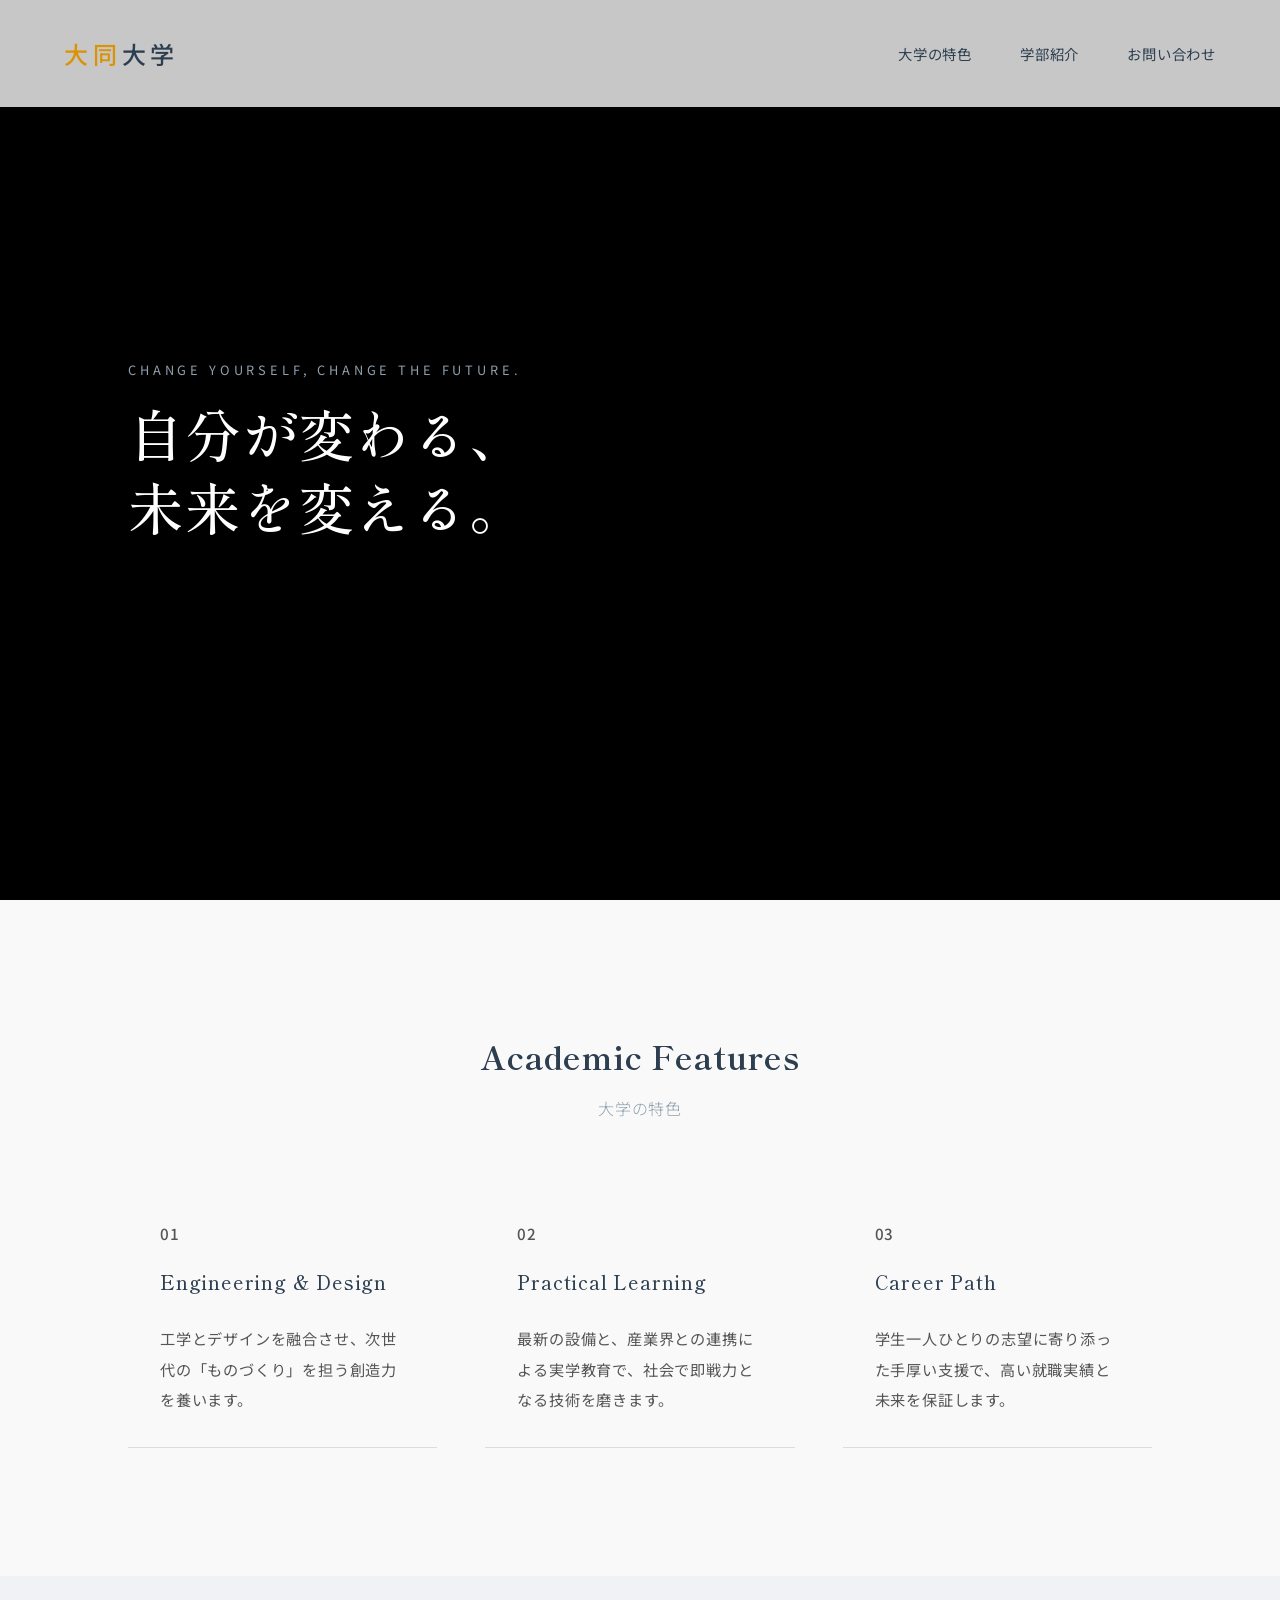
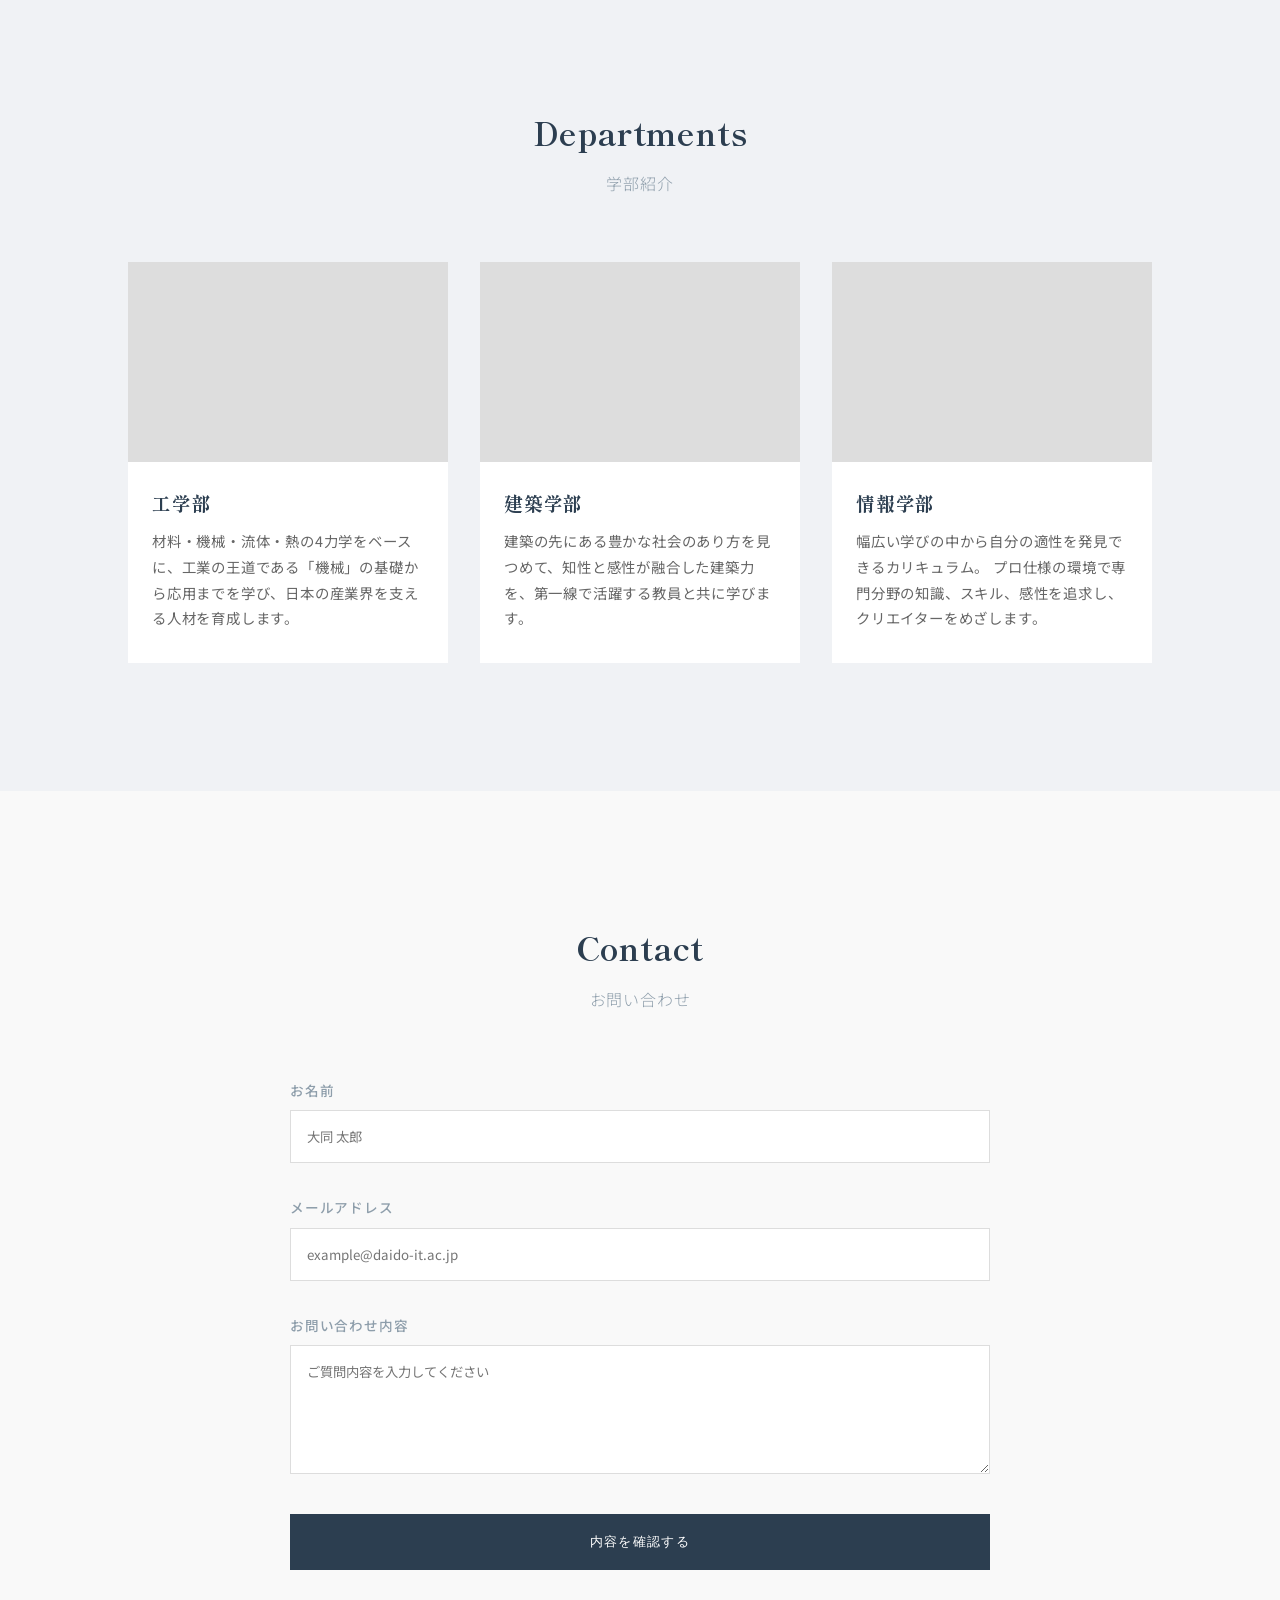
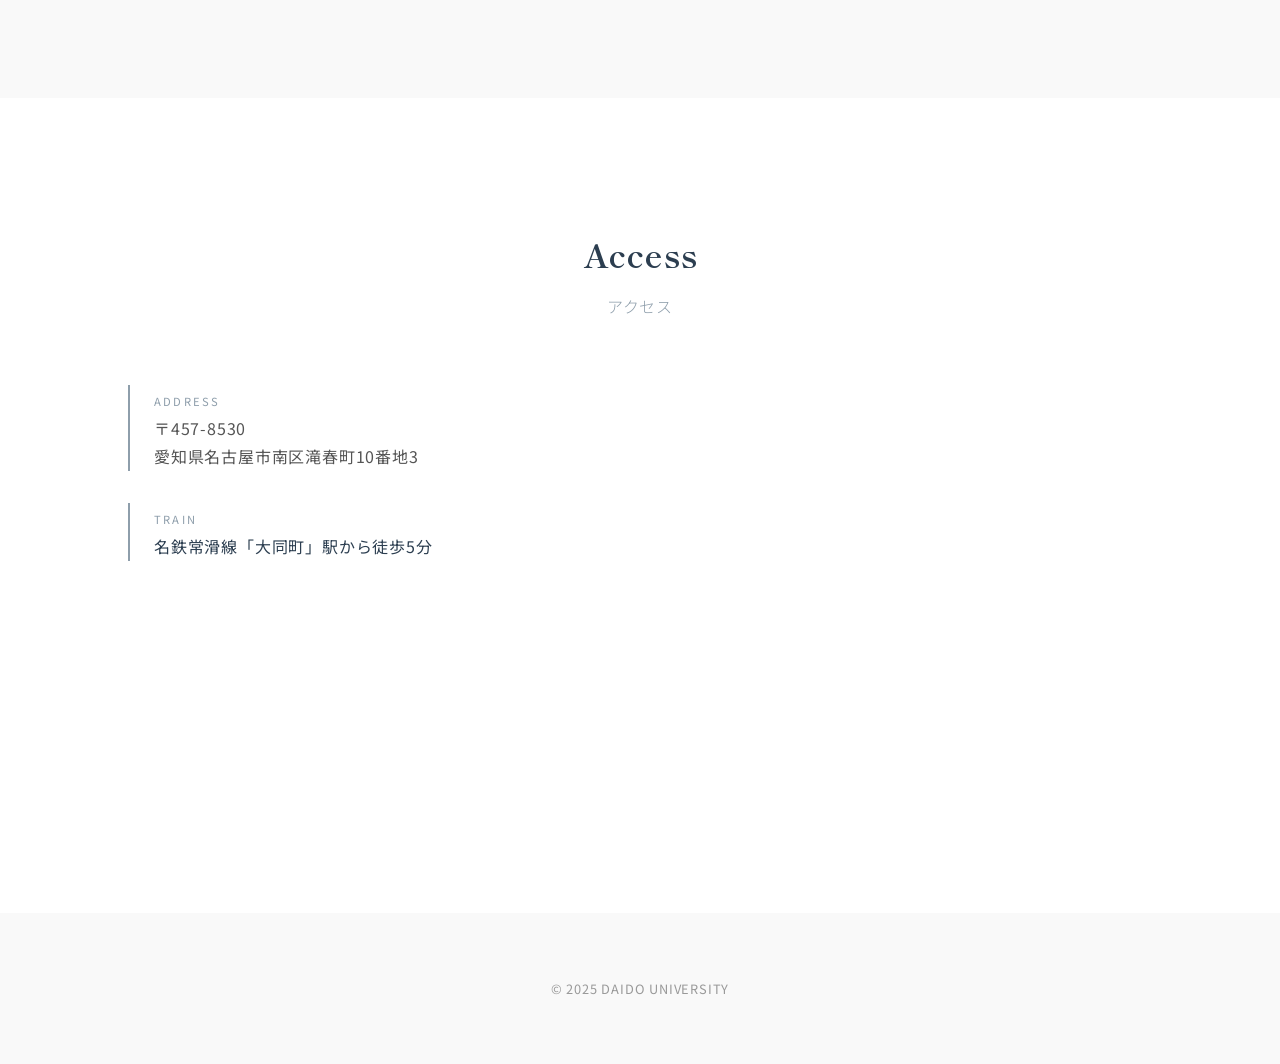
==== index.html @ dc998617 "Add files via upload" ====
<!DOCTYPE html>
<html lang="ja">
<head>
    <meta charset="UTF-8">
    <meta name="viewport" content="width=device-width, initial-scale=1.0">
    <title>WEB課題 | 大同大学</title>
    <link rel="stylesheet" href="style.css">
    <link href="https://fonts.googleapis.com/css2?family=Noto+Sans+JP:wght@300;500&family=Shippori+Mincho&display=swap" rel="stylesheet">
</head>
<body>

    <header>
        <nav>
            <a href="#" class="logo">
                <span class="logo-orange">大同</span><span class="logo-blue">大学</span>
            </a>
            <ul>
                <li><a href="#features">大学の特色</a></li>
                <li><a href="#departments">学部紹介</a></li>
                <li><a href="#contact">お問い合わせ</a></li>
            </ul>
        </nav>
    </header>

    <main>
        <section class="hero">
            <div class="hero-slider">
    <div class="slide active" style="background-image: url('image/main1.jpg');"></div>
    <div class="slide" style="background-image: url('image/main2.jpg');"></div>
    <div class="slide" style="background-image: url('image/main3.jpg');"></div>
</div>

<div class="dep-img" style="background-image: url('image/eng.jpg');"></div>
<div class="dep-img" style="background-image: url('image/info.jpg');"></div>
<div class="dep-img" style="background-image: url('image/des.jpg');"></div>
            <div class="hero-content">
                <p class="subtitle fade-in">Change yourself, change the future.</p>
                <h1 class="fade-in">自分が変わる、<br>未来を変える。</h1>
            </div>
        </section>

        <section id="features" class="services">
            <div class="container">
                <h2 class="section-title">Academic Features<br><span style="font-size: 1rem; color: var(--accent);">大学の特色</span></h2>
                <div class="grid">
                    <div class="card">
                        <p class="card-number">01</p>
                        <h3>Engineering & Design</h3>
                        <p>工学とデザインを融合させ、次世代の「ものづくり」を担う創造力を養います。</p>
                    </div>
                    <div class="card">
                        <p class="card-number">02</p>
                        <h3>Practical Learning</h3>
                        <p>最新の設備と、産業界との連携による実学教育で、社会で即戦力となる技術を磨きます。</p>
                    </div>
                    <div class="card">
                        <p class="card-number">03</p>
                        <h3>Career Path</h3>
                        <p>学生一人ひとりの志望に寄り添った手厚い支援で、高い就職実績と未来を保証します。</p>
                    </div>
                </div>
            </div>
        </section>

        <section id="departments" class="departments fade-in">
            <div class="container">
                <h2 class="section-title">Departments<br><span style="font-size: 1rem; color: var(--accent);">学部紹介</span></h2>
                <div class="dep-grid">
                    <div class="dep-card">
                        <div class="dep-img" style="background-image: url('image/ko.png');"></div>
                        <h3>工学部</h3>
                        <p>材料・機械・流体・熱の4力学をベースに、工業の王道である「機械」の基礎から応用までを学び、日本の産業界を支える人材を育成します。</p>
                    </div>
                    <div class="dep-card">
                        <div class="dep-img" style="background-image: url('image/ke.png');"></div>
                        <h3>建築学部</h3>
                        <p>建築の先にある豊かな社会のあり方を見つめて、知性と感性が融合した建築力を、第一線で活躍する教員と共に学びます。</p>
                    </div>
                    <a href="teachers.html" class="dep-link">
    <div class="dep-card">
        <div class="dep-img" style="background-image: url('image/jo.png');"></div>
        <h3>情報学部</h3>
        <p>幅広い学びの中から自分の適性を発見できるカリキュラム。 プロ仕様の環境で専門分野の知識、スキル、感性を追求し、クリエイターをめざします。</p>
    </div>
</a>
                </div>
            </div>
        </section>

        <section id="contact" class="contact fade-in">
            <div class="container">
                <div class="contact-box">
                    <h2 class="section-title">Contact<br><span style="font-size: 1rem; color: var(--accent);">お問い合わせ</span></h2>
                    <form class="contact-form">
                        <div class="form-group">
                            <label>お名前</label>
                            <input type="text" placeholder="大同 太郎">
                        </div>
                        <div class="form-group">
                            <label>メールアドレス</label>
                            <input type="email" placeholder="example@daido-it.ac.jp">
                        </div>
                        <div class="form-group">
                            <label>お問い合わせ内容</label>
                            <textarea rows="5" placeholder="ご質問内容を入力してください"></textarea>
                        </div>
                        <button type="button" class="submit-btn">内容を確認する</button>
                    </form>
                </div>
            </div>
        </section>

        <section id="access" class="access fade-in">
            <div class="container">
                <h2 class="section-title">Access<br><span style="font-size: 1rem; color: var(--accent);">アクセス</span></h2>
                <div class="access-content">
                    <div class="access-info">
                        <div class="station-guide">
                            <span class="train-icon">ADDRESS</span>
                            <p class="address">〒457-8530<br>愛知県名古屋市南区滝春町10番地3</p>
                        </div>
                        <div class="station-guide">
                            <span class="train-icon">Train</span>
                            <p>名鉄常滑線「大同町」駅から徒歩5分</p>
                        </div>
                    </div>
                    <div class="map-container">
                        <iframe src="https://www.google.com/maps/embed?pb=!1m18!1m12!1m3!1d6530.192509899423!2d136.90318807543056!3d35.07932766280393!2m3!1f0!2f0!3f0!3m2!1i1024!2i768!4f13.1!3m3!1m2!1s0x60037be3c626b699%3A0xb40726a5fb4c7d9f!2z5aSn5ZCM5aSn5a2m!5e0!3m2!1sja!2sjp!4v1766454234022!5m2!1sja!2sjp" width="600" height="450" style="border:0;" allowfullscreen="" loading="lazy" referrerpolicy="no-referrer-when-downgrade"
                         width="600" height="450" style="border:0;" allowfullscreen="" loading="lazy"></iframe>
                    </div>
                </div>
            </div>
        </section>
    </main>

    <footer>
        <p>© 2025 DAIDO UNIVERSITY</p>
    </footer>

    <script src="app.js"></script>
</body>
</html>
---- style.css ----
/* 基本設定 */
:root {
    --bg-color: #f9f9f9;
    --text-main: #2c3e50;
    --accent: #8e9eab;
    --font-mincho: 'Shippori Mincho', serif;
    --font-sans: 'Noto Sans JP', sans-serif;
}

html {
    scroll-behavior: smooth; /* スムーススクロールを有効化 */
}

section {
    scroll-margin-top: 80px; 
}

* {
    margin: 0;
    padding: 0;
    box-sizing: border-box;
}

body {
    background-color: var(--bg-color);
    color: var(--text-main);
    font-family: var(--font-sans);
    line-height: 1.8;
    letter-spacing: 0.05em;
}

header {
    padding: 2rem 5%;
    position: fixed;
    width: 100%;
    top: 0;
    z-index: 100;
    background: rgba(249, 249, 249, 0.8);
    backdrop-filter: blur(10px);
}

nav {
    display: flex;
    justify-content: space-between;
    align-items: center;
}

.logo {
    font-weight: 500;
    font-size: 1.5rem;
    letter-spacing: 0.2em;
    text-decoration: none; /* 下線を消す */
    color: var(--text-main); /* rootで設定した文字色にする */
    display: block;
}

.logo-orange{
    color:#db9306;
}
.logo-bule{
    color:#06629e;
}
nav ul {
    display: flex;
    list-style: none;
}

nav ul li {
    margin-left: 3rem;
}

nav ul li a {
    text-decoration: none;
    color: var(--text-main);
    font-size: 0.9rem;
    transition: 0.3s;
}

.hero {
    height: 100vh;
    display: flex;
    align-items: center;
    padding: 0 10%;
    position: relative; 
    overflow: hidden;
    background-color: #000; /* 画像が薄くなった時の背景色 */
}

.hero::before {
    content: "";
    position: absolute;
    top: 0;
    left: 0;
    width: 100%;
    height: 100%;
    background: rgba(0, 0, 0, 0.4); 
    z-index: 2; 
}

.hero-content {
    position: relative;
    z-index: 3; 
    color: #ffffff; 
}

.hero h1 {
    font-family: var(--font-mincho);
    font-size: 3.5rem;
    font-weight: 500;
    margin-top: 1rem;
    line-height: 1.3;
}

.slide {
    position: absolute;
    top: 0;
    left: 0;
    width: 100%;
    height: 100%;
    background-size: cover;
    background-position: center; 
    opacity: 0;
    transition: opacity 1.5s ease-in-out;
}

.slide.active {
    opacity: 1; 
}

/* 学科紹介の画像を表示させる */
.dep-img {
    height: 200px;
    background-size: cover;
    background-position: center;
    background-color: #ddd; /* 画像が出ない時の予備色 */
}

.subtitle {
    text-transform: uppercase;
    font-size: 0.8rem;
    color: var(--accent);
    letter-spacing: 0.3em;
}

.services {
    padding: 8rem 10%;
}

.section-title {
    font-family: var(--font-mincho);
    font-size: 2rem;
    margin-bottom: 4rem;
    text-align: center;
}

.section-title span {
    display: block;
    margin-top: 0.5rem;
    font-family: var(--font-sans);
    font-weight: 300;
}

/* カード内の数字 */
.card-number {
    font-size: 0.8rem;
    color: var(--accent);
    margin-bottom: 1rem;
    font-weight: 500;
    display: block;
}

.card {
    padding: 3rem 2rem; 
    border-bottom: 1px solid #e0e0e0;
    background-color: transparent;
    transition: all 0.5s cubic-bezier(0.25, 0.46, 0.45, 0.94);
}

.card:hover {
    background-color: #ffffff;
    border-bottom: 1px solid var(--text-main);
    transform: translateY(-8px);
    box-shadow: 0 10px 30px rgba(0,0,0,0.03);
}

.card h3 {
    font-family: var(--font-mincho);
    font-size: 1.4rem;
    margin-bottom: 1.5rem;
    font-weight: 500;
}

.card p {
    font-size: 0.95rem;
    color: #555;
    line-height: 2;
}

.grid {
    display: grid;
    grid-template-columns: repeat(auto-fit, minmax(250px, 1fr));
    gap: 3rem;
}

.card {
    padding: 2rem;
    border-bottom: 1px solid #ddd;
    transition: 0.4s ease;
}

.card:hover {
    background-color: #fff;
    transform: translateY(-5px);
}

.card h3 {
    margin-bottom: 1.5rem;
    font-size: 1.2rem;
}

/* 学科紹介 */
.departments {
    padding: 8rem 10%;
    background-color: #f0f2f5; /* わずかに色を変えてセクションを強調 */
}

.dep-grid {
    display: grid;
    grid-template-columns: repeat(auto-fit, minmax(300px, 1fr));
    gap: 2rem;
}

.dep-card {
    background: #fff;
    overflow: hidden;
    transition: 0.4s;
}

.dep-img {
    height: 200px;
    background-size: cover;
    background-position: center;
    background-color: #ddd; /* 画像がない時のダミー色 */
}

.dep-card h3 {
    padding: 1.5rem 1.5rem 0.5rem;
    font-family: var(--font-mincho);
}

.dep-card p {
    padding: 0 1.5rem 2rem;
    font-size: 0.9rem;
    color: #666;
}

.dep-card:hover {
    transform: translateY(-10px);
    box-shadow: 0 20px 40px rgba(0,0,0,0.05);
}

/* お問い合わせフォーム */
.contact {
    padding: 8rem 10%;
}

.contact-box {
    max-width: 700px;
    margin: 0 auto;
}

.contact-form {
    margin-top: 3rem;
}

.form-group {
    margin-bottom: 2rem;
}

.form-group label {
    display: block;
    font-size: 0.85rem;
    font-weight: 500;
    margin-bottom: 0.5rem;
    color: var(--accent);
}

.form-group input, 
.form-group textarea {
    width: 100%;
    padding: 1rem;
    border: 1px solid #ddd;
    background: #fff;
    font-family: inherit;
    outline: none;
    transition: 0.3s;
}

.form-group input:focus, 
.form-group textarea:focus {
    border-color: var(--text-main);
}

.submit-btn {
    display: block;
    width: 100%;
    padding: 1.2rem;
    background-color: var(--text-main);
    color: #fff;
    border: none;
    letter-spacing: 0.1em;
    cursor: pointer;
    transition: 0.3s;
    margin-top: 2rem;
}

.submit-btn:hover {
    background-color: #1a252f;
    opacity: 0.9;
}

footer {
    text-align: center;
    padding: 4rem;
    font-size: 0.8rem;
    color: #999;
}
/* アクセスセクション */
.access {
    padding: 8rem 10%;
    background-color: #fff; 
}

.access-content {
    display: flex;
    flex-wrap: wrap;
    gap: 4rem;
    align-items: flex-start;
}

.access-info {
    flex: 1;
    min-width: 300px;
}

.access-info h3 {
    font-family: var(--font-mincho);
    font-size: 1.8rem;
    margin-bottom: 2rem;
}

.address {
    font-size: 1rem;
    margin-bottom: 2rem;
    color: #555;
}

.adress-guide {
    border-left: 2px solid var(--accent);
    padding-left: 1.5rem;
}
.station-guide {
    border-left: 2px solid var(--accent);
    padding-left: 1.5rem;
}

.train-icon {
    font-size: 0.7rem;
    text-transform: uppercase;
    color: var(--accent);
    letter-spacing: 0.2em;
}

.map-container {
    flex: 2;
    min-width: 300px;
    height: 400px;
}

.map-container:hover {
    filter: grayscale(0%) contrast(1) opacity(1); 
}

.map-container iframe {
    width: 100%;
    height: 100%;
    border-radius: 4px; /* 少し角を丸める */
}

/* スマホ対応の微調整らしい */
@media (max-width: 768px) {
    .access-content {
        flex-direction: column;
    }
    .map-container {
        width: 100%;
        height: 300px;
    }
}

.dep-link {
    text-decoration: none; 
    color: inherit;       
    display: block;      
}


.dep-link:hover .dep-card {
    border-color: #06629e; 
    transform: translateY(-10px);
}
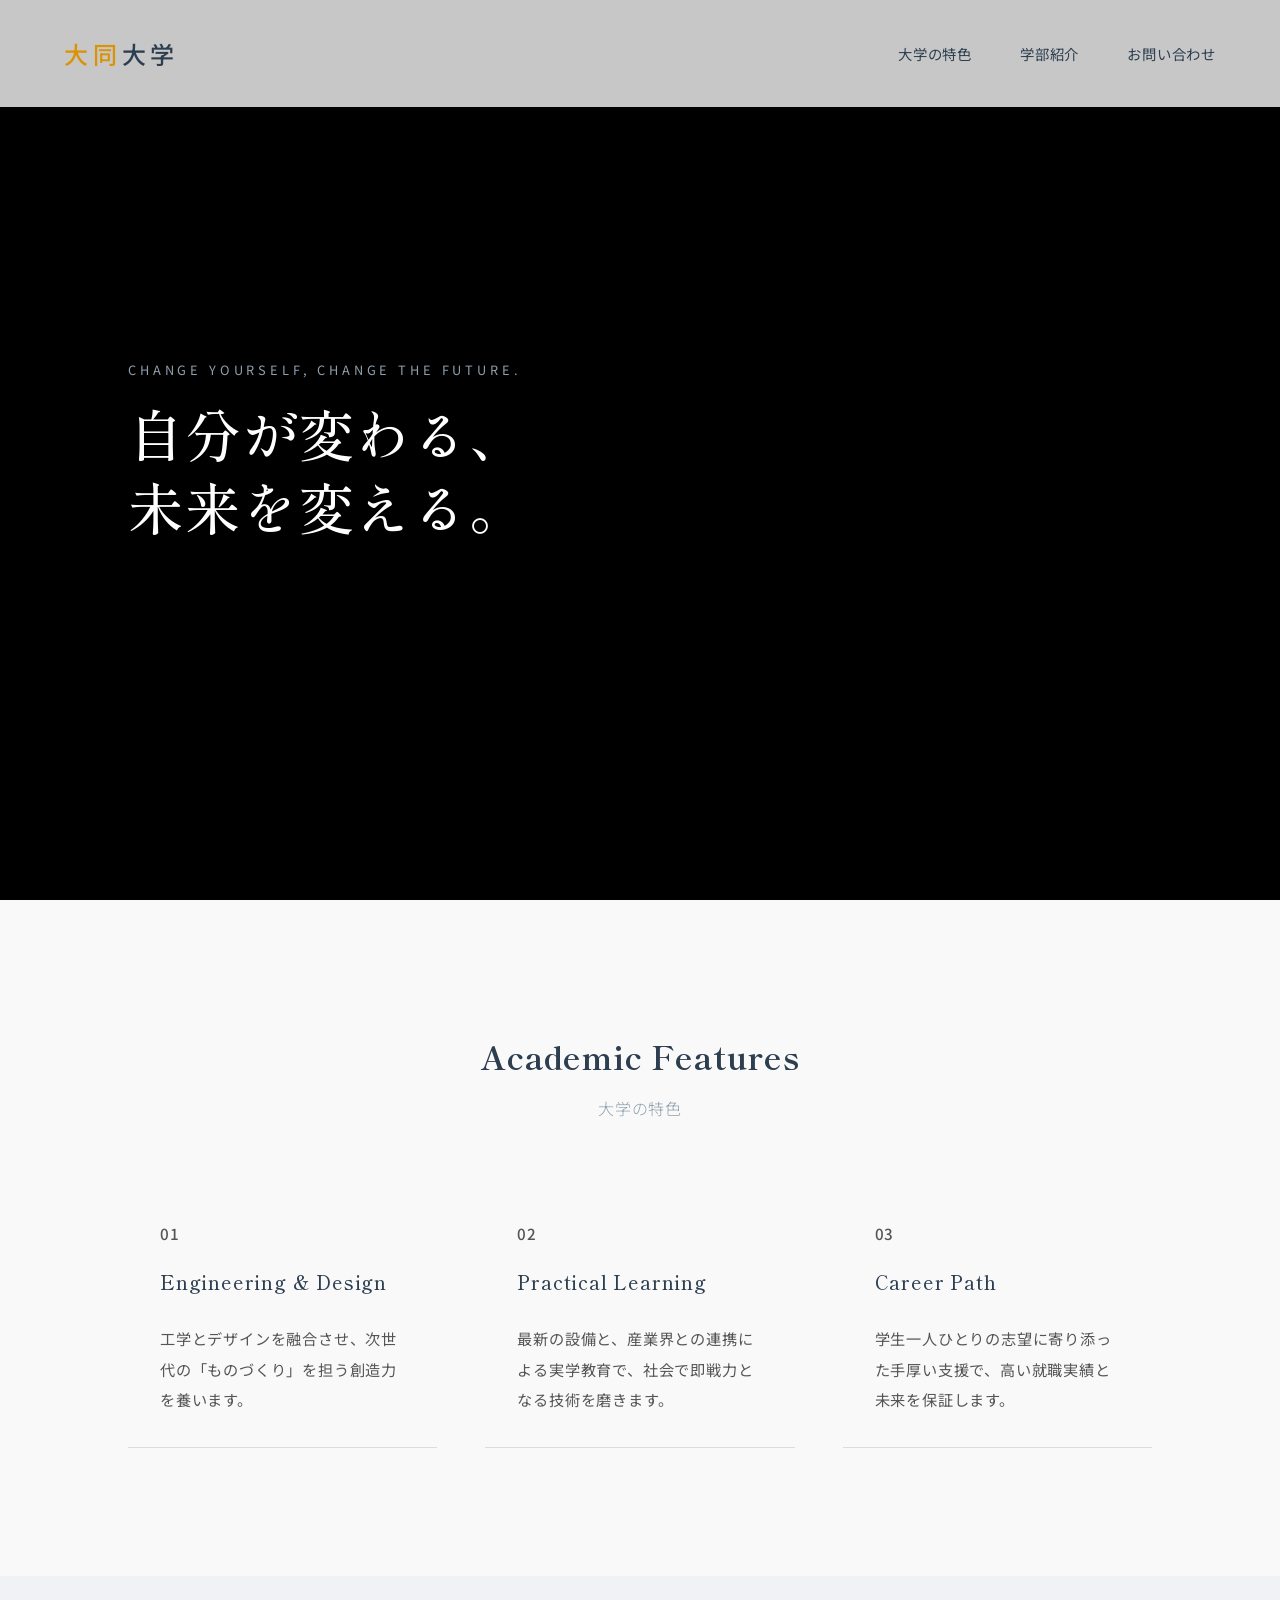
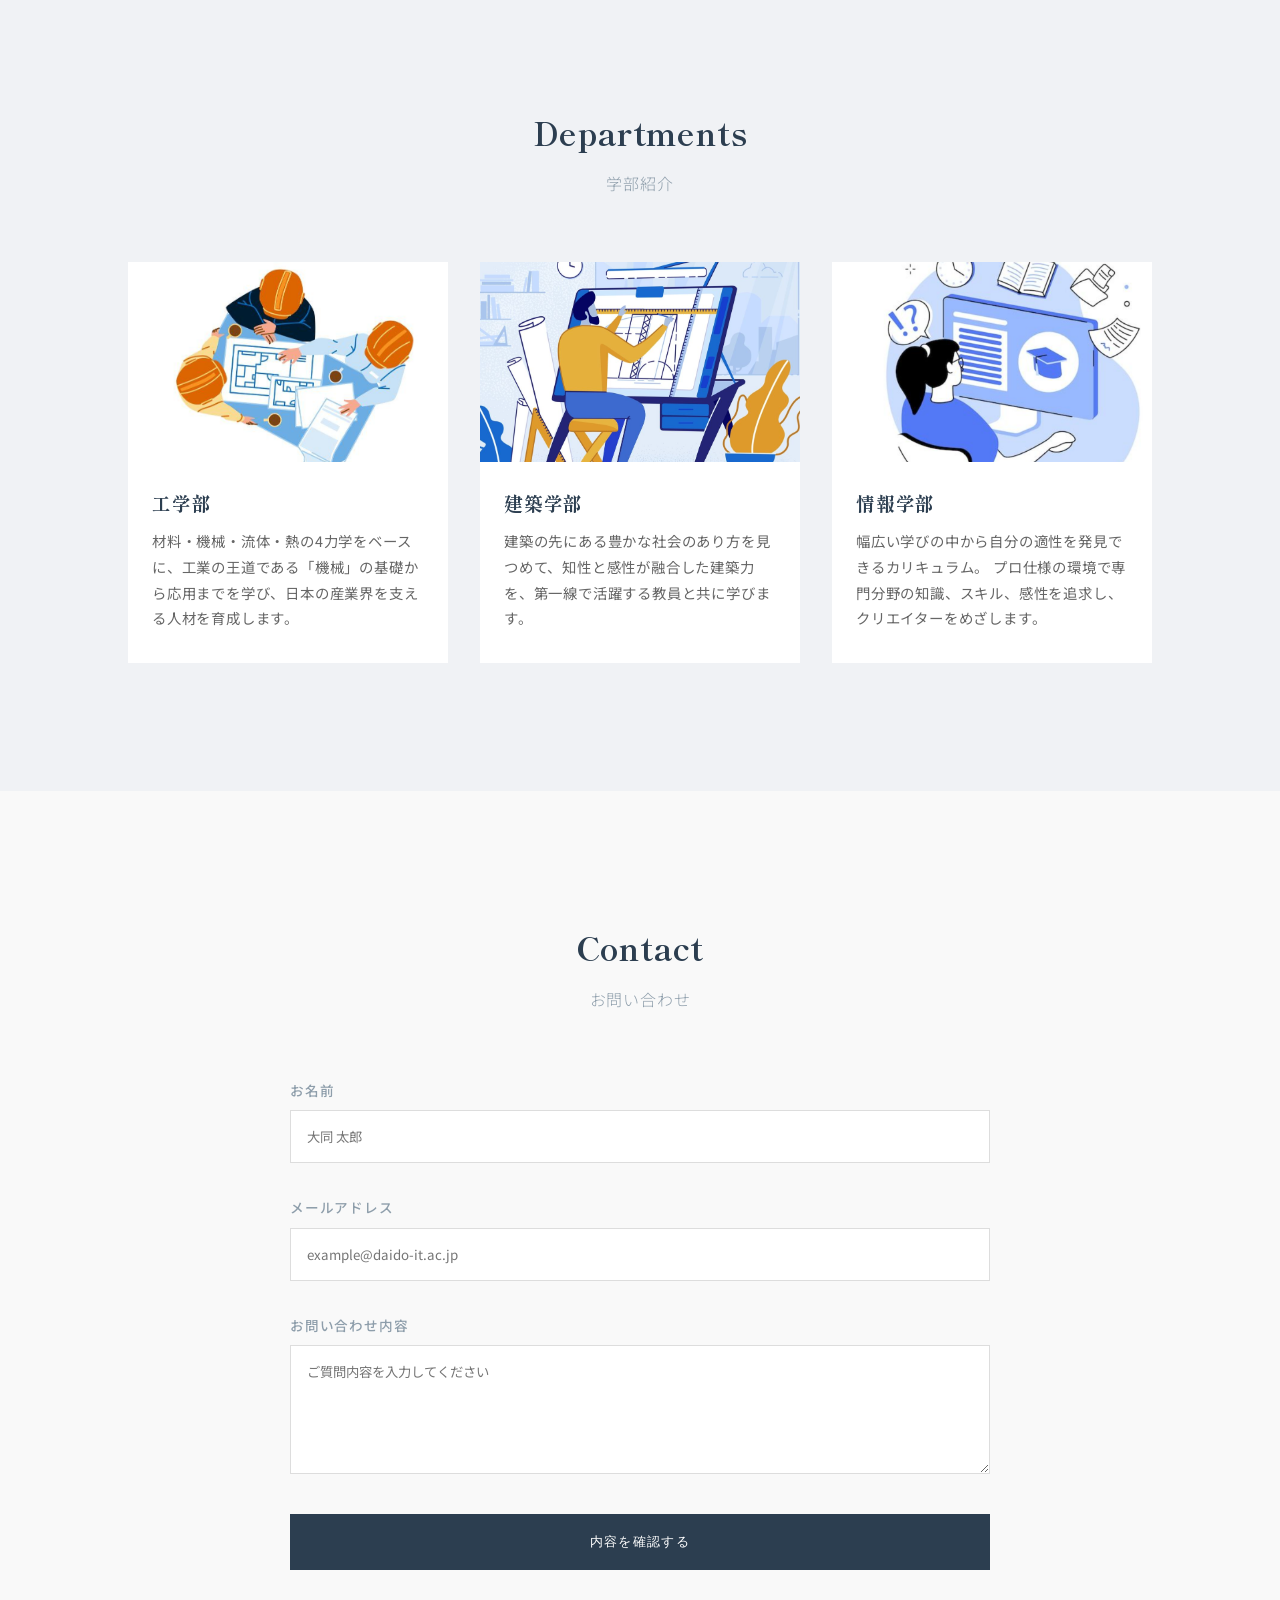
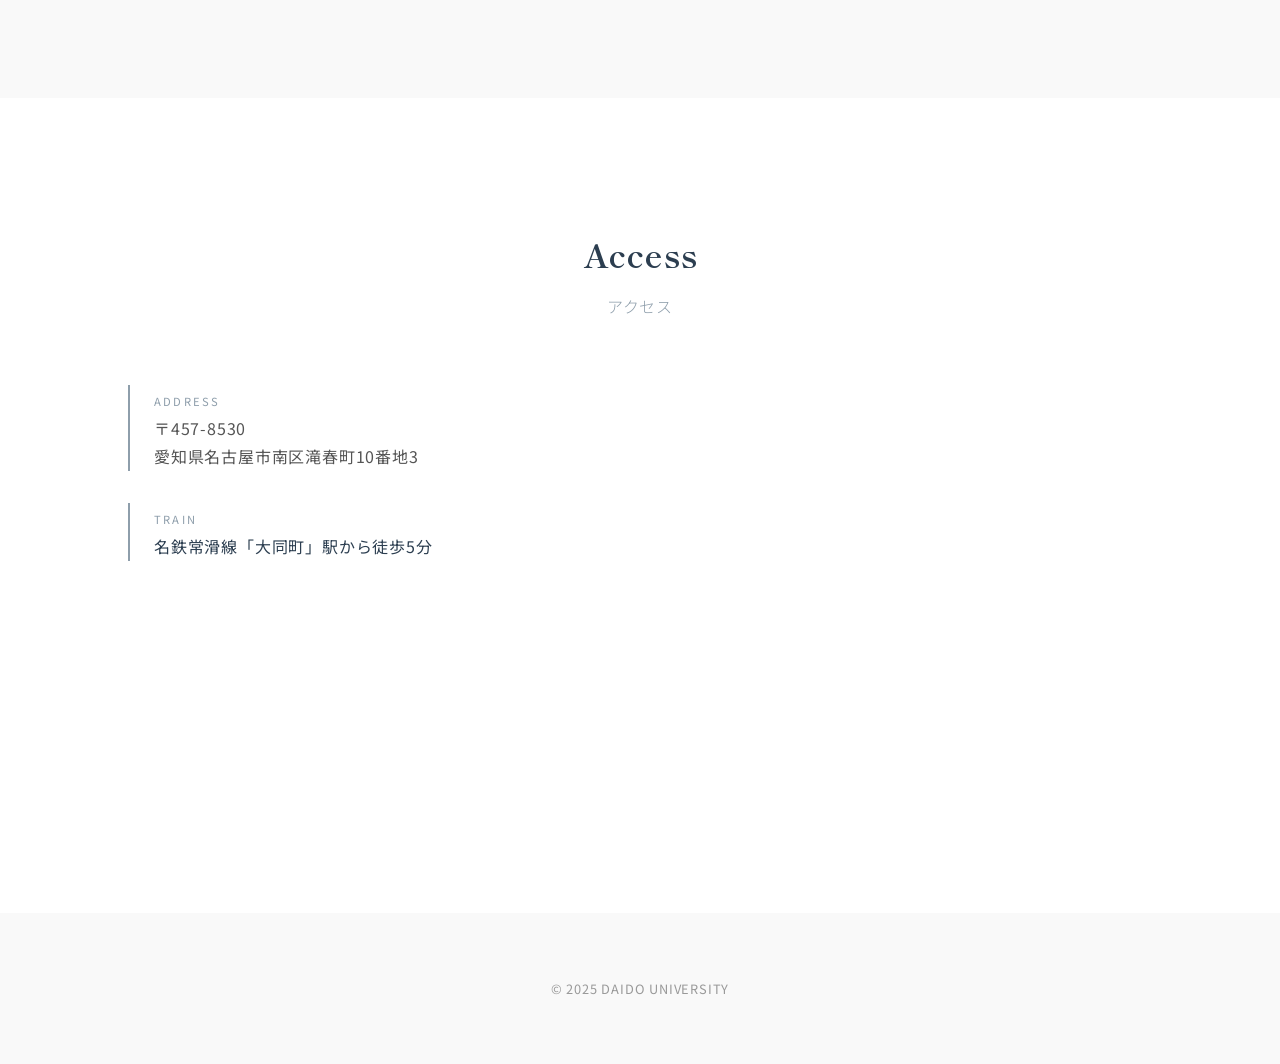
==== commit 765aed1d: "Update index.html" ====
--- a/index.html
+++ b/index.html
@@ -25,9 +25,9 @@
     <main>
         <section class="hero">
             <div class="hero-slider">
-    <div class="slide active" style="background-image: url('image/main1.jpg');"></div>
-    <div class="slide" style="background-image: url('image/main2.jpg');"></div>
-    <div class="slide" style="background-image: url('image/main3.jpg');"></div>
+    <div class="slide active" style="background-image: url('main1.jpg');"></div>
+    <div class="slide" style="background-image: url('main2.jpg');"></div>
+    <div class="slide" style="background-image: url('main3.jpg');"></div>
 </div>
 
 <div class="dep-img" style="background-image: url('image/eng.jpg');"></div>
@@ -67,18 +67,18 @@
                 <h2 class="section-title">Departments<br><span style="font-size: 1rem; color: var(--accent);">学部紹介</span></h2>
                 <div class="dep-grid">
                     <div class="dep-card">
-                        <div class="dep-img" style="background-image: url('image/ko.png');"></div>
+                        <div class="dep-img" style="background-image: url('ko.png');"></div>
                         <h3>工学部</h3>
                         <p>材料・機械・流体・熱の4力学をベースに、工業の王道である「機械」の基礎から応用までを学び、日本の産業界を支える人材を育成します。</p>
                     </div>
                     <div class="dep-card">
-                        <div class="dep-img" style="background-image: url('image/ke.png');"></div>
+                        <div class="dep-img" style="background-image: url('ke.png');"></div>
                         <h3>建築学部</h3>
                         <p>建築の先にある豊かな社会のあり方を見つめて、知性と感性が融合した建築力を、第一線で活躍する教員と共に学びます。</p>
                     </div>
                     <a href="teachers.html" class="dep-link">
     <div class="dep-card">
-        <div class="dep-img" style="background-image: url('image/jo.png');"></div>
+        <div class="dep-img" style="background-image: url('jo.png');"></div>
         <h3>情報学部</h3>
         <p>幅広い学びの中から自分の適性を発見できるカリキュラム。 プロ仕様の環境で専門分野の知識、スキル、感性を追求し、クリエイターをめざします。</p>
     </div>
@@ -139,4 +139,4 @@
 
     <script src="app.js"></script>
 </body>
-</html>+</html>
